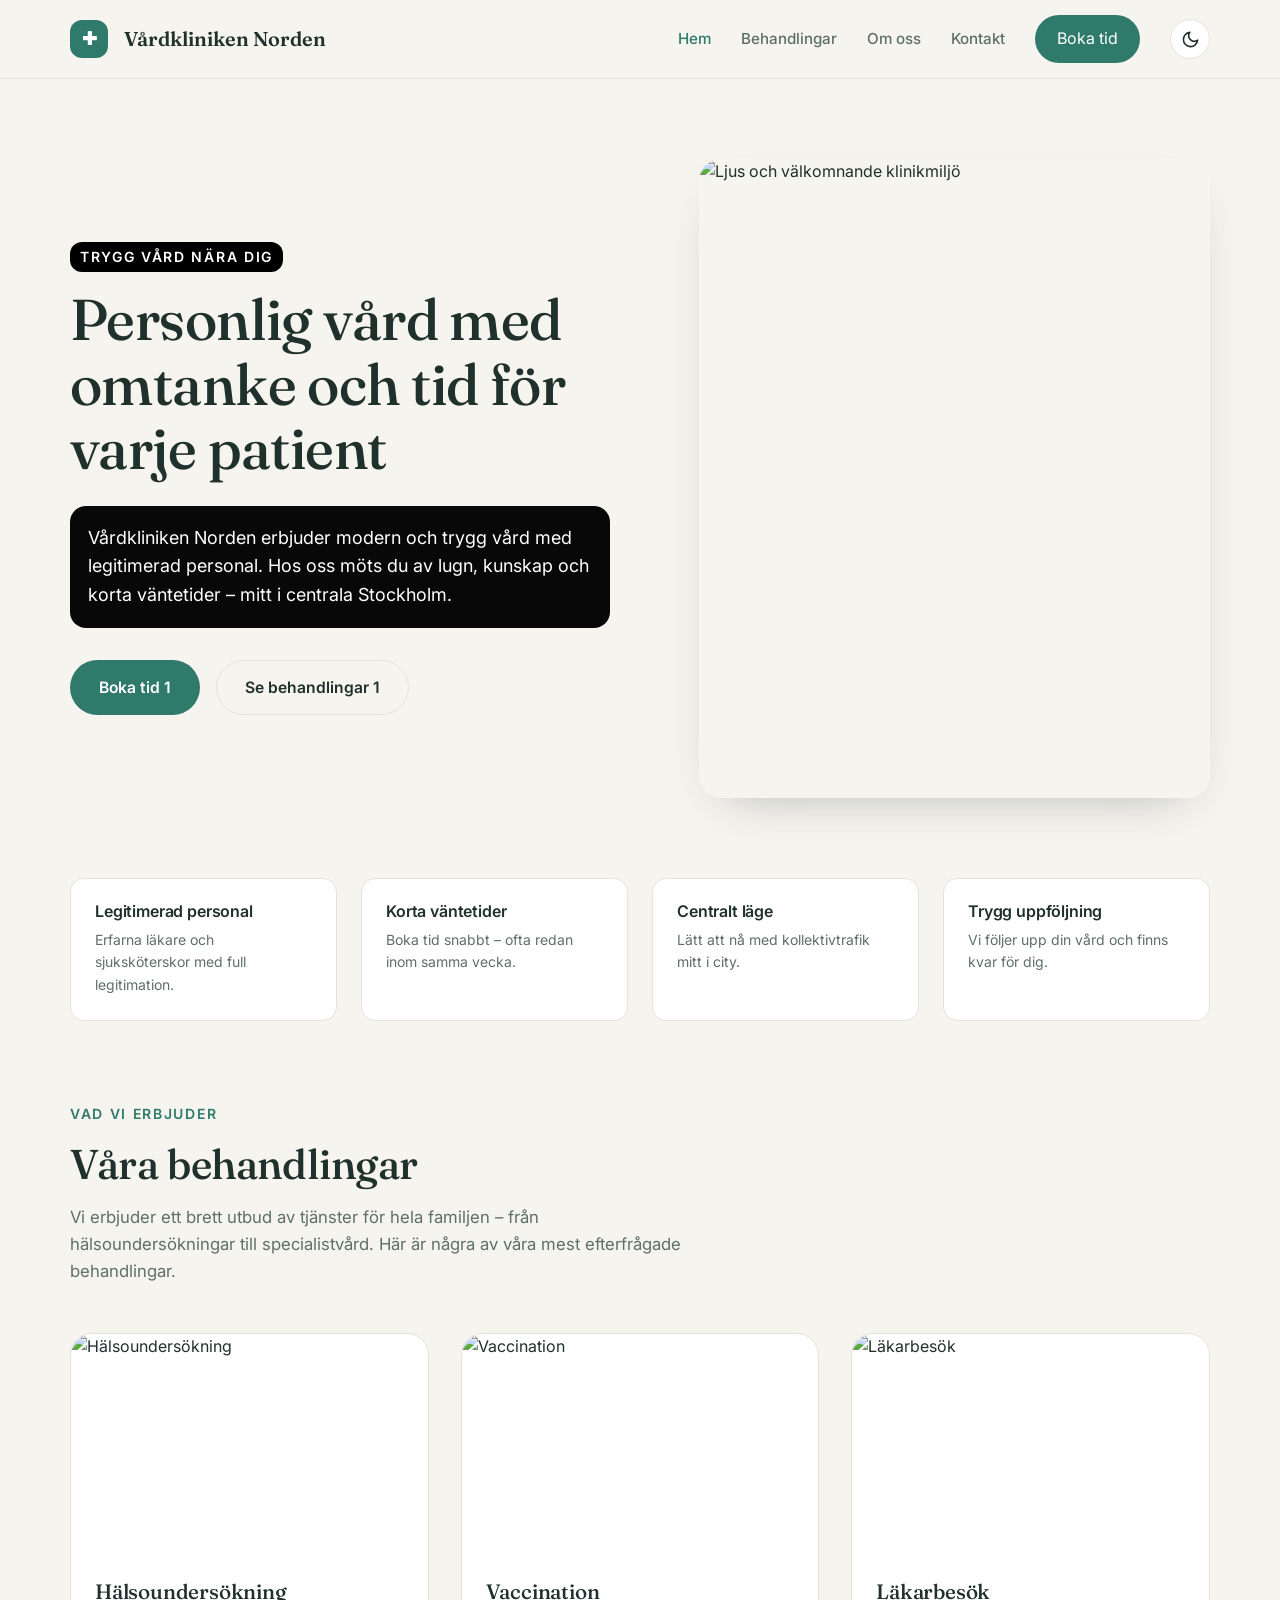
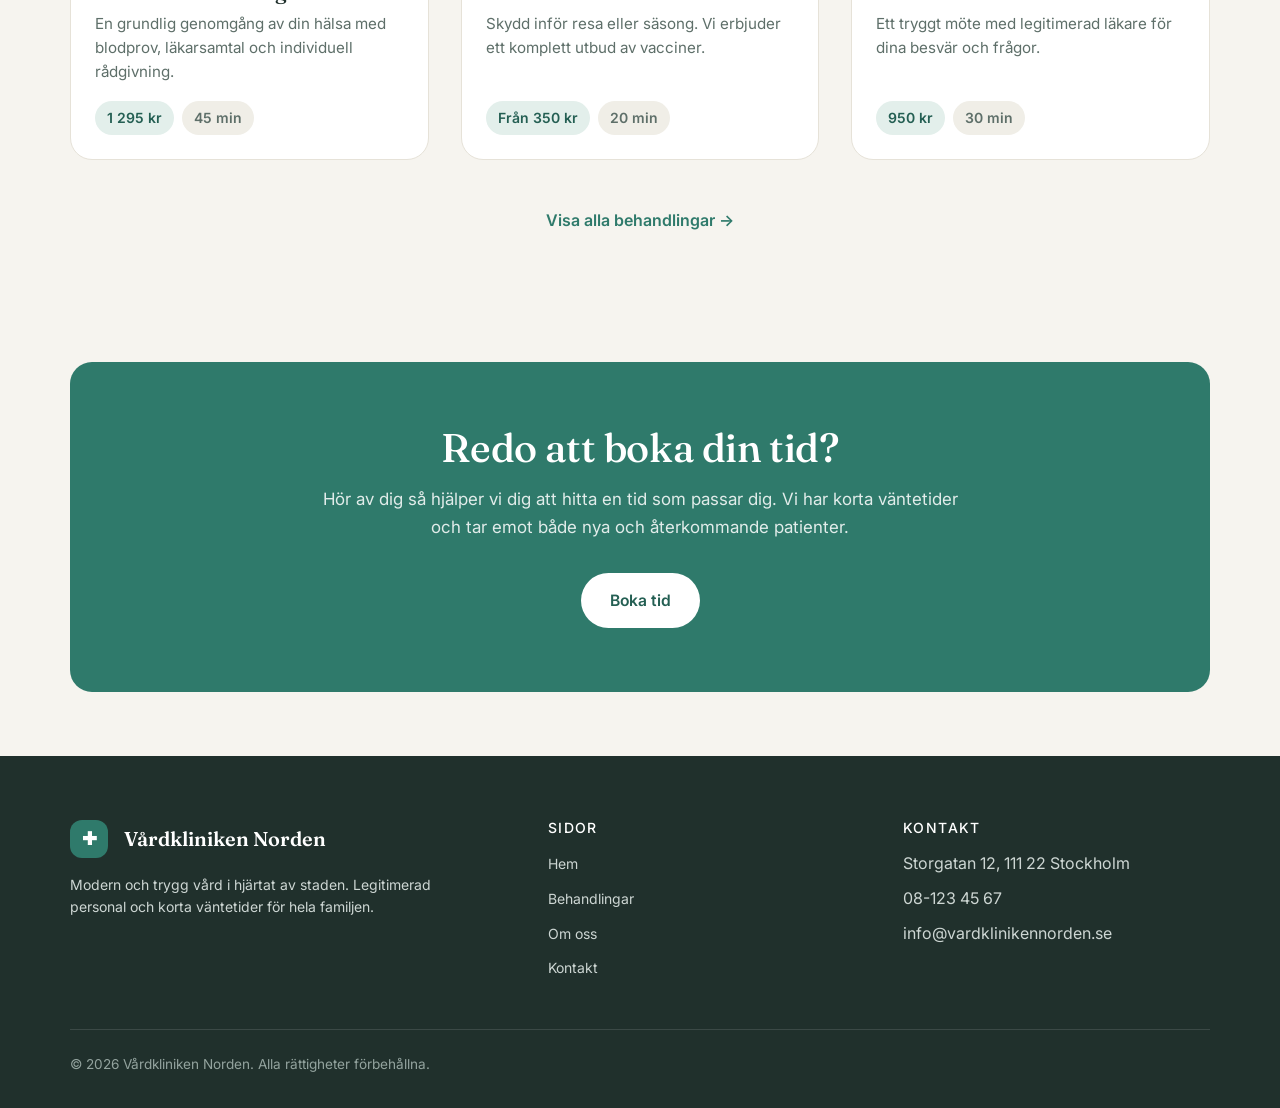
==== index.html @ ef2635f6 "Update content via Klar visual CMS" ====
<!DOCTYPE html>
<html lang="sv">
  <head>
    <meta charset="UTF-8">
    <meta name="viewport" content="width=device-width, initial-scale=1.0">
    <title>Vårdkliniken Norden</title>
    <link rel="preconnect" href="https://fonts.googleapis.com">
    <link rel="preconnect" href="https://fonts.gstatic.com" crossorigin="">
    <link href="https://fonts.googleapis.com/css2?family=Fraunces:opsz,wght@9..144,400;9..144,500;9..144,600&amp;family=Inter:wght@400;500;600&amp;display=swap" rel="stylesheet">
    <link rel="stylesheet" href="/style.css">
    <link rel="icon" href="/images/favicon.png">
    <script type="module" src="/script.js"></script>
  </head>
  <body>
    <div id="root">
      <div class="vkn-app">
        <header class="site-header">
          <div class="container header-inner">
            <a class="brand" href="/"><span class="brand__mark">✚</span> Vårdkliniken Norden</a>
            <button class="vkn-burger" aria-label="Meny">☰</button>
            <nav class="vkn-nav">
              <a class="nav-link active" aria-current="page" href="/">Hem</a>
              <a class="nav-link" href="/behandlingar">Behandlingar</a>
              <a class="nav-link" href="/om-oss">Om oss</a>
              <a class="nav-link" href="/kontakt">Kontakt</a>
              <a class="nav__cta" href="/kontakt">Boka tid</a>
              <button class="theme-toggle" aria-label="Växla tema" title="Växla ljus/mörkt tema">
              <svg class="theme-toggle__icon theme-toggle__icon--sun" viewBox="0 0 24 24" fill="none" stroke="currentColor" stroke-width="2" stroke-linecap="round" stroke-linejoin="round">
                <circle cx="12" cy="12" r="5"></circle>
                <line x1="12" y1="1" x2="12" y2="3"></line>
                <line x1="12" y1="21" x2="12" y2="23"></line>
                <line x1="4.22" y1="4.22" x2="5.64" y2="5.64"></line>
                <line x1="18.36" y1="18.36" x2="19.78" y2="19.78"></line>
                <line x1="1" y1="12" x2="3" y2="12"></line>
                <line x1="21" y1="12" x2="23" y2="12"></line>
                <line x1="4.22" y1="19.78" x2="5.64" y2="18.36"></line>
                <line x1="18.36" y1="5.64" x2="19.78" y2="4.22"></line>
              </svg>
              <svg class="theme-toggle__icon theme-toggle__icon--moon" viewBox="0 0 24 24" fill="none" stroke="currentColor" stroke-width="2" stroke-linecap="round" stroke-linejoin="round">
                <path d="M21 12.79A9 9 0 1 1 11.21 3 7 7 0 0 0 21 12.79z"></path>
              </svg>
            </button>
            </nav>
          </div>
        </header>
        <main style="">
          <section class="hero">
            <div class="container hero__grid">
              <div>
                <span class="eyebrow" style="background-color: #000000; border-radius: 12px; color: #ffffff; padding: 4px 10px">Trygg vård nära dig</span>
                <h1 style="">Personlig vård med omtanke och tid för varje patient</h1>
                <p class="hero__intro" style="color: #ffffff; padding: 18px; background-color: #080808; border-radius: 16px; display: block">
                  Vårdkliniken Norden erbjuder modern och trygg vård med
                  legitimerad personal. Hos oss möts du av lugn, kunskap och
                  korta väntetider – mitt i centrala Stockholm.
                </p>
                <div class="hero__actions">
                  <a class="btn btn-primary" href="/kontakt" nav-link="1" nav-link1="2" nav-link2="3" style="8">Boka tid 1</a>
                  <a class="btn btn-outline" href="/behandlingar" nav-link="4" nav-link1="5" nav-link2="6" style="7">Se behandlingar 1</a>
                </div>
              </div>
              <div class="hero__media">
                <img src="https://images.unsplash.com/photo-1612349317150-e413f6a5b16d?ixid=M3w5ODc2NzB8MHwxfHNlYXJjaHw2fHxjbGluaWN8ZW58MXx8fHwxNzgyNjU3MDk3fDA&amp;ixlib=rb-4.1.0&amp;w=1600&amp;q=80&amp;auto=format&amp;fit=crop" alt="Ljus och välkomnande klinikmiljö">
              </div>
            </div>
          </section>
          <section class="features">
            <div class="container">
              <div class="features__grid">
                <div class="feature-card">
                  <h3>Legitimerad personal</h3>
                  <p>Erfarna läkare och sjuksköterskor med full legitimation.</p>
                </div>
                <div class="feature-card">
                  <h3>Korta väntetider</h3>
                  <p>Boka tid snabbt – ofta redan inom samma vecka.</p>
                </div>
                <div class="feature-card">
                  <h3>Centralt läge</h3>
                  <p>Lätt att nå med kollektivtrafik mitt i city.</p>
                </div>
                <div class="feature-card">
                  <h3>Trygg uppföljning</h3>
                  <p>Vi följer upp din vård och finns kvar för dig.</p>
                </div>
              </div>
            </div>
          </section>
          <section class="section">
            <div class="container">
              <div class="section-head">
                <span class="eyebrow">Vad vi erbjuder</span>
                <h2>Våra behandlingar</h2>
                <p>
                  Vi erbjuder ett brett utbud av tjänster för hela familjen –
                  från hälsoundersökningar till specialistvård. Här är några av
                  våra mest efterfrågade behandlingar.
                </p>
              </div>
              <div class="card-grid">
                <article class="card">
                  <div class="card__media">
                    <img src="https://images.unsplash.com/photo-1576091160550-2173dba999ef?auto=format&amp;fit=crop&amp;w=1600&amp;q=80" alt="Hälsoundersökning">
                  </div>
                  <div class="card__body">
                    <h3>Hälsoundersökning</h3>
                    <p class="card__desc">
                      En grundlig genomgång av din hälsa med blodprov,
                      läkarsamtal och individuell rådgivning.
                    </p>
                    <div class="card__meta">
                      <span class="tag">1 295 kr</span>
                      <span class="tag tag-muted">45 min</span>
                    </div>
                  </div>
                </article>
                <article class="card">
                  <div class="card__media">
                    <img src="https://images.unsplash.com/photo-1584516150909-c43483ee7932?auto=format&amp;fit=crop&amp;w=1600&amp;q=80" alt="Vaccination">
                  </div>
                  <div class="card__body">
                    <h3>Vaccination</h3>
                    <p class="card__desc">
                      Skydd inför resa eller säsong. Vi erbjuder ett komplett
                      utbud av vacciner.
                    </p>
                    <div class="card__meta">
                      <span class="tag">Från 350 kr</span>
                      <span class="tag tag-muted">20 min</span>
                    </div>
                  </div>
                </article>
                <article class="card">
                  <div class="card__media">
                    <img src="https://images.unsplash.com/photo-1530026405186-ed1f139313f8?auto=format&amp;fit=crop&amp;w=1600&amp;q=80" alt="Läkarbesök">
                  </div>
                  <div class="card__body">
                    <h3>Läkarbesök</h3>
                    <p class="card__desc">
                      Ett tryggt möte med legitimerad läkare för dina besvär och
                      frågor.
                    </p>
                    <div class="card__meta">
                      <span class="tag">950 kr</span>
                      <span class="tag tag-muted">30 min</span>
                    </div>
                  </div>
                </article>
              </div>
              <div class="more">
                <a class="cta-link" href="/behandlingar">Visa alla behandlingar →</a>
              </div>
            </div>
          </section>
          <section class="section">
            <div class="container">
              <div class="cta">
                <h2>Redo att boka din tid?</h2>
                <p>
                  Hör av dig så hjälper vi dig att hitta en tid som passar dig.
                  Vi har korta väntetider och tar emot både nya och återkommande
                  patienter.
                </p>
                <a class="btn btn-primary" href="/kontakt">Boka tid</a>
              </div>
            </div>
          </section>
        </main>
        <footer class="site-footer">
          <div class="container">
            <div class="footer__grid">
              <div>
                <div class="brand">
                  <span class="brand__mark">✚</span> Vårdkliniken Norden
                </div>
                <p>
                  Modern och trygg vård i hjärtat av staden. Legitimerad
                  personal och korta väntetider för hela familjen.
                </p>
              </div>
              <div>
                <h4>Sidor</h4>
                <ul>
                  <li><a href="/">Hem</a></li>
                  <li><a href="/behandlingar">Behandlingar</a></li>
                  <li><a href="/om-oss">Om oss</a></li>
                  <li><a href="/kontakt">Kontakt</a></li>
                </ul>
              </div>
              <div>
                <h4>Kontakt</h4>
                <ul>
                  <li>Storgatan 12, 111 22 Stockholm</li>
                  <li>08-123 45 67</li>
                  <li>info@vardklinikennorden.se</li>
                </ul>
              </div>
            </div>
            <div class="footer__bottom">
              © 2026 Vårdkliniken Norden. Alla rättigheter förbehållna.
            </div>
          </div>
        </footer>
      </div>
    </div>
  </body>
</html>
---- style.css ----
/* Design tokens */
:root {
  --color-bg: #f6f4ef;
  --color-surface: #ffffff;
  --color-ink: #20302c;
  --color-muted: #5e6f69;
  --color-accent: #2f7a6b;
  --color-accent-dark: #245f53;
  --color-accent-soft: #e3efeb;
  --color-border: #e6e2d8;

  --background: var(--color-bg);
  --foreground: var(--color-ink);
  --card: var(--color-surface);
  --muted: var(--color-muted);
  --primary: var(--color-accent);
  --primary-foreground: #ffffff;
  --primary-dark: var(--color-accent-dark);
  --accent: var(--color-accent-soft);
  --border: var(--color-border);

  --font-sans: "Inter", system-ui, sans-serif;
  --font-serif: "Fraunces", Georgia, serif;

  --text-xs: 0.75rem;
  --text-sm: 0.875rem;
  --text-base: 1rem;
  --text-lg: 1.125rem;
  --text-xl: 1.25rem;
  --text-2xl: 1.5rem;
  --text-3xl: 1.875rem;
  --text-4xl: 2.25rem;
  --text-5xl: 3rem;

  --space-2: 0.5rem;
  --space-4: 1rem;
  --space-6: 1.5rem;
  --space-8: 2rem;
  --space-12: 3rem;
  --space-16: 4rem;
  --space-20: 5rem;

  --content-width: 1140px;
  --header-height: 78px;

  --radius-sm: 14px;
  --radius-lg: 22px;
  --radius-full: 999px;

  --shadow-md: 0 18px 50px -28px rgba(32, 48, 44, 0.4);

  --transition: 0.2s ease;
}

.dark {
  --background: #1a2025;
  --foreground: #f6f4ef;
  --card: #242c33;
  --muted: #9ca7af;
  --primary: #3a9c88;
  --primary-foreground: #ffffff;
  --primary-dark: #2f7a6b;
  --accent: #1e2a30;
  --border: #344049;
}

/* Reset & base */
*,
*::before,
*::after {
  box-sizing: border-box;
}

html {
  scroll-behavior: smooth;
}

body {
  margin: 0;
  font-family: var(--font-sans);
  background: var(--background);
  color: var(--foreground);
  line-height: 1.6;
  -webkit-font-smoothing: antialiased;
}

h1,
h2,
h3,
h4,
h5,
h6 {
  font-family: var(--font-serif);
  font-weight: 500;
  line-height: 1.12;
  margin: 0;
  letter-spacing: -0.01em;
}

p {
  margin: 0;
}

img {
  display: block;
  max-width: 100%;
}

a {
  color: inherit;
  text-decoration: none;
}

/* Layout primitives */
.container {
  max-width: min(var(--content-width), 92vw);
  margin: 0 auto;
}

.section {
  padding: var(--space-16) 0;
}

/* Semantic components */
.site-header {
  position: sticky;
  top: 0;
  z-index: 50;
  background: rgba(246, 244, 239, 0.86);
  backdrop-filter: blur(12px);
  border-bottom: 1px solid var(--border);
}

.dark .site-header {
  background: rgba(26, 32, 37, 0.86);
}

.header-inner {
  display: flex;
  align-items: center;
  justify-content: space-between;
  height: var(--header-height);
}

.brand {
  display: flex;
  align-items: center;
  gap: var(--space-4);
  font-family: var(--font-serif);
  font-size: 1.25rem;
  font-weight: 600;
}

.brand__mark {
  width: 38px;
  height: 38px;
  border-radius: 12px;
  background: var(--primary);
  color: var(--primary-foreground);
  display: grid;
  place-items: center;
  font-size: 1.1rem;
}

.vkn-nav {
  display: flex;
  align-items: center;
  gap: 30px;
}

.nav-link {
  font-size: 0.95rem;
  color: var(--muted);
  font-weight: 500;
  transition: color var(--transition);
}

.nav-link:hover {
  color: var(--foreground);
}

.nav-link.active {
  color: var(--primary);
}

.nav__cta {
  background: var(--primary);
  color: var(--primary-foreground) !important;
  padding: 11px 22px;
  border-radius: var(--radius-full);
  transition: background var(--transition);
}

.nav__cta:hover {
  background: var(--primary-dark);
}

.vkn-burger {
  display: none;
  background: none;
  border: 0;
  cursor: pointer;
  font-size: 1.5rem;
  color: var(--foreground);
}

@media (max-width: 800px) {
  .vkn-nav {
    position: fixed;
    inset: 78px 0 auto 0;
    background: var(--background);
    flex-direction: column;
    align-items: stretch;
    padding: 18px 4vw 26px;
    gap: 16px;
    border-bottom: 1px solid var(--border);
    display: none;
    transition: transform 0.28s ease;
  }

  .vkn-nav.show {
    display: flex;
  }

  .nav__cta {
    text-align: center;
  }

  .vkn-burger {
    display: block;
  }
}

/* Buttons */
.btn {
  display: inline-flex;
  align-items: center;
  gap: var(--space-2);
  padding: 14px 28px;
  border-radius: var(--radius-full);
  font-weight: 600;
  font-size: 0.98rem;
  cursor: pointer;
  border: 1px solid transparent;
  transition: transform 0.15s, background var(--transition), border-color var(--transition), color var(--transition);
  text-align: center;
}

.btn:hover {
  transform: translateY(-2px);
}

.btn-primary {
  background: var(--primary);
  color: var(--primary-foreground);
}

.btn-primary:hover {
  background: var(--primary-dark);
}

.btn-outline {
  background: transparent;
  color: var(--foreground);
  border-color: var(--border);
}

.btn-outline:hover {
  border-color: var(--primary);
  color: var(--primary);
}

/* Eyebrow */
.eyebrow {
  display: inline-block;
  font-size: var(--text-sm);
  font-weight: 600;
  letter-spacing: 0.12em;
  text-transform: uppercase;
  color: var(--primary);
  margin-bottom: var(--space-4);
}

/* Hero */
.hero {
  padding: var(--space-20) 0 var(--space-12);
}

.hero__grid {
  display: grid;
  grid-template-columns: 1.05fr 0.95fr;
  gap: var(--space-16);
  align-items: center;
}

.hero h1 {
  font-size: clamp(2.4rem, 5vw, 3.6rem);
  margin-bottom: var(--space-6);
}

.hero__intro {
  font-size: var(--text-lg);
  color: var(--muted);
  margin-bottom: var(--space-8);
  max-width: 30em;
}

.hero__actions {
  display: flex;
  flex-wrap: wrap;
  gap: var(--space-4);
}

.hero__media {
  border-radius: var(--radius-lg);
  overflow: hidden;
  box-shadow: var(--shadow-md);
  aspect-ratio: 4/5;
}

.hero__media img {
  width: 100%;
  height: 100%;
  object-fit: cover;
}

@media (max-width: 800px) {
  .hero__grid {
    grid-template-columns: 1fr;
    gap: var(--space-12);
  }

  .hero__media {
    aspect-ratio: 16/11;
  }
}

/* Trust strip */
.features {
  padding: var(--space-8) 0 var(--space-4);
}

.features__grid {
  display: grid;
  grid-template-columns: repeat(4, 1fr);
  gap: var(--space-6);
}

.feature-card {
  background: var(--card);
  border: 1px solid var(--border);
  border-radius: var(--radius-sm);
  padding: var(--space-6);
}

.feature-card h3 {
  font-family: var(--font-sans);
  font-size: var(--text-base);
  font-weight: 600;
  margin-bottom: var(--space-2);
}

.feature-card p {
  font-size: var(--text-sm);
  color: var(--muted);
}

@media (max-width: 800px) {
  .features__grid {
    grid-template-columns: 1fr 1fr;
  }
}

/* Section head */
.section-head {
  max-width: 620px;
  margin-bottom: var(--space-12);
}

.section-head h2 {
  font-size: clamp(1.9rem, 3.6vw, 2.6rem);
  margin-bottom: var(--space-4);
}

.section-head p {
  color: var(--muted);
  font-size: 1.05rem;
}

.section-head--center {
  margin: 0 auto var(--space-12);
  text-align: center;
}

/* Cards */
.card-grid {
  display: grid;
  grid-template-columns: repeat(3, 1fr);
  gap: var(--space-8);
}

@media (max-width: 900px) {
  .card-grid {
    grid-template-columns: 1fr 1fr;
  }
}

@media (max-width: 620px) {
  .card-grid {
    grid-template-columns: 1fr;
  }
}

.card {
  background: var(--card);
  border: 1px solid var(--border);
  border-radius: var(--radius-lg);
  overflow: hidden;
  display: flex;
  flex-direction: column;
  transition: transform var(--transition), box-shadow var(--transition);
}

.card:hover {
  transform: translateY(-4px);
  box-shadow: var(--shadow-md);
}

.card__media {
  aspect-ratio: 16/10;
  overflow: hidden;
}

.card__media img {
  width: 100%;
  height: 100%;
  object-fit: cover;
}

.card__body {
  padding: var(--space-6);
  display: flex;
  flex-direction: column;
  gap: var(--space-2);
  flex: 1;
}

.card__body h3 {
  font-size: 1.3rem;
}

.card__desc {
  color: var(--muted);
  font-size: 0.95rem;
  flex: 1;
}

.card__meta {
  display: flex;
  gap: var(--space-2);
  flex-wrap: wrap;
  margin-top: var(--space-2);
}

.tag {
  font-size: var(--text-sm);
  font-weight: 600;
  padding: 6px 12px;
  border-radius: var(--radius-full);
  background: var(--accent);
  color: var(--primary-dark);
}

.tag-muted {
  background: #f0eee7;
  color: var(--muted);
}

.dark .tag-muted {
  background: rgba(255,255,255,0.1);
}

.more {
  display: flex;
  justify-content: center;
  margin-top: var(--space-12);
}

.cta-link {
  color: var(--primary);
  font-weight: 600;
  display: inline-flex;
  align-items: center;
  gap: 7px;
}

.cta-link:hover {
  gap: 12px;
  transition: gap var(--transition);
}

/* CTA banner */
.cta {
  background: var(--primary);
  color: var(--primary-foreground);
  border-radius: var(--radius-lg);
  padding: var(--space-16) 8%;
  text-align: center;
}

.cta h2 {
  font-size: clamp(1.8rem, 3.4vw, 2.5rem);
  margin-bottom: var(--space-4);
  color: var(--primary-foreground);
}

.cta p {
  color: rgba(255, 255, 255, 0.86);
  font-size: 1.06rem;
  max-width: 38em;
  margin: 0 auto var(--space-8);
}

.cta .btn-primary {
  background: #fff;
  color: var(--primary-dark);
}

.cta .btn-primary:hover {
  background: #f1f1f1;
}

/* Page header */
.pagehead {
  padding: var(--space-16) 0 var(--space-8);
}

.pagehead h1 {
  font-size: clamp(2.2rem, 4.6vw, 3.2rem);
  margin-bottom: var(--space-6);
}

.pagehead p {
  color: var(--muted);
  font-size: var(--text-lg);
}

/* About */
.about-grid {
  display: grid;
  grid-template-columns: 0.95fr 1.05fr;
  gap: var(--space-16);
  align-items: center;
}

@media (max-width: 800px) {
  .about-grid {
    grid-template-columns: 1fr;
    gap: var(--space-12);
  }
}

.about__media {
  border-radius: var(--radius-lg);
  overflow: hidden;
  box-shadow: var(--shadow-md);
  aspect-ratio: 5/6;
}

.about__media img {
  width: 100%;
  height: 100%;
  object-fit: cover;
}

.about__text h2 {
  font-size: clamp(1.8rem, 3.4vw, 2.5rem);
  margin-bottom: var(--space-6);
}

.about__text p {
  color: var(--muted);
  margin-bottom: var(--space-4);
}

/* Stats */
.stats-grid {
  display: grid;
  grid-template-columns: repeat(3, 1fr);
  gap: var(--space-8);
}

@media (max-width: 700px) {
  .stats-grid {
    grid-template-columns: 1fr;
  }
}

.stat {
  background: var(--card);
  border: 1px solid var(--border);
  border-radius: var(--radius-lg);
  padding: var(--space-12) var(--space-8);
  text-align: center;
}

.stat__num {
  font-family: var(--font-serif);
  font-size: 2.8rem;
  color: var(--primary);
  line-height: 1;
  margin-bottom: var(--space-2);
}

.stat__label {
  color: var(--muted);
  font-size: 0.98rem;
}

/* Team */
.team-grid {
  display: grid;
  grid-template-columns: repeat(3, 1fr);
  gap: var(--space-8);
}

@media (max-width: 800px) {
  .team-grid {
    grid-template-columns: 1fr 1fr;
  }
}

@media (max-width: 520px) {
  .team-grid {
    grid-template-columns: 1fr;
  }
}

.member {
  text-align: center;
}

.member__photo {
  aspect-ratio: 1;
  border-radius: var(--radius-lg);
  overflow: hidden;
  margin-bottom: var(--space-4);
  box-shadow: var(--shadow-md);
}

.member__photo img {
  width: 100%;
  height: 100%;
  object-fit: cover;
}

.member h3 {
  font-size: 1.2rem;
  margin-bottom: var(--space-2);
}

.member__role {
  color: var(--primary);
  font-weight: 600;
  font-size: var(--text-sm);
}

/* Contact */
.contact-grid {
  display: grid;
  grid-template-columns: 1fr 1.1fr;
  gap: var(--space-16);
  align-items: start;
}

@media (max-width: 860px) {
  .contact-grid {
    grid-template-columns: 1fr;
  }
}

.info-grid {
  display: grid;
  grid-template-columns: 1fr 1fr;
  gap: var(--space-6);
}

@media (max-width: 520px) {
  .info-grid {
    grid-template-columns: 1fr;
  }
}

.info-card {
  background: var(--card);
  border: 1px solid var(--border);
  border-radius: var(--radius-sm);
  padding: var(--space-6);
}

.info-card h3 {
  font-family: var(--font-sans);
  font-size: var(--text-sm);
  letter-spacing: 0.1em;
  text-transform: uppercase;
  color: var(--primary);
  margin-bottom: var(--space-2);
}

.info-card p {
  color: var(--muted);
  font-size: 0.98rem;
  white-space: pre-line;
}

.form {
  background: var(--card);
  border: 1px solid var(--border);
  border-radius: var(--radius-lg);
  padding: var(--space-8);
}

.form label {
  display: block;
  font-size: 0.88rem;
  font-weight: 600;
  margin-bottom: var(--space-2);
}

.field {
  margin-bottom: var(--space-6);
}

.input,
.textarea {
  width: 100%;
  padding: 13px 15px;
  border: 1px solid var(--border);
  border-radius: var(--radius-sm);
  font-family: inherit;
  font-size: 0.96rem;
  background: var(--background);
  color: var(--foreground);
}

.input:focus,
.textarea:focus {
  outline: 2px solid var(--primary);
  border-color: transparent;
}

.textarea {
  resize: vertical;
  min-height: 130px;
}

/* Footer */
.site-footer {
  margin-top: auto;
  background: var(--foreground);
  color: #cdd6d3;
  padding: var(--space-16) 0 var(--space-8);
}

.dark .site-footer {
  background: #11161a;
  color: #9ca7af;
}

.footer__grid {
  display: grid;
  grid-template-columns: 1.4fr 1fr 1fr;
  gap: var(--space-12);
  margin-bottom: var(--space-12);
}

@media (max-width: 700px) {
  .footer__grid {
    grid-template-columns: 1fr;
    gap: var(--space-8);
  }
}

.site-footer .brand {
  color: #fff;
  margin-bottom: var(--space-4);
}

.site-footer p {
  font-size: var(--text-sm);
  max-width: 28em;
}

.site-footer h4 {
  font-family: var(--font-sans);
  font-size: var(--text-sm);
  letter-spacing: 0.1em;
  text-transform: uppercase;
  color: #fff;
  margin: 0 0 var(--space-4);
}

.site-footer ul {
  list-style: none;
  margin: 0;
  padding: 0;
  display: flex;
  flex-direction: column;
  gap: 9px;
}

.site-footer ul a {
  font-size: var(--text-sm);
  color: #cdd6d3;
}

.dark .site-footer ul a {
  color: #9ca7af;
}

.site-footer ul a:hover {
  color: #fff;
}

.footer__bottom {
  border-top: 1px solid rgba(255, 255, 255, 0.12);
  padding-top: var(--space-6);
  font-size: 0.85rem;
  color: #93a39e;
}

/* Utilities */
.flex {
  display: flex;
}
.flex-col {
  flex-direction: column;
}
.items-center {
  align-items: center;
}
.justify-center {
  justify-content: center;
}
.justify-between {
  justify-content: space-between;
}
.gap-4 {
  gap: var(--space-4);
}
.gap-6 {
  gap: var(--space-6);
}
.grid {
  display: grid;
}
.grid-cols-2 {
  grid-template-columns: repeat(2, 1fr);
}
.grid-cols-3 {
  grid-template-columns: repeat(3, 1fr);
}
.grid-cols-4 {
  grid-template-columns: repeat(4, 1fr);
}
.py-8 {
  padding-top: var(--space-8);
  padding-bottom: var(--space-8);
}
.py-12 {
  padding-top: var(--space-12);
  padding-bottom: var(--space-12);
}
.py-16 {
  padding-top: var(--space-16);
  padding-bottom: var(--space-16);
}
.px-6 {
  padding-left: var(--space-6);
  padding-right: var(--space-6);
}
.mt-8 {
  margin-top: var(--space-8);
}
.mb-8 {
  margin-bottom: var(--space-8);
}
.mx-auto {
  margin-left: auto;
  margin-right: auto;
}
.text-center {
  text-align: center;
}
.text-sm {
  font-size: var(--text-sm);
}
.text-lg {
  font-size: var(--text-lg);
}
.text-xl {
  font-size: var(--text-xl);
}
.text-2xl {
  font-size: var(--text-2xl);
}
.text-muted-foreground {
  color: var(--muted);
}
.font-sans {
  font-family: var(--font-sans);
}
.font-serif {
  font-family: var(--font-serif);
}
.font-semibold {
  font-weight: 600;
}
.font-bold {
  font-weight: 700;
}
.leading-tight {
  line-height: 1.12;
}
.bg-primary {
  background: var(--primary);
}
.bg-card {
  background: var(--card);
}
.text-primary {
  color: var(--primary);
}
.text-foreground {
  color: var(--foreground);
}
.rounded-lg {
  border-radius: var(--radius-lg);
}
.rounded-full {
  border-radius: var(--radius-full);
}
.shadow-md {
  box-shadow: var(--shadow-md);
}
.border {
  border: 1px solid var(--border);
}
.hidden {
  display: none;
}





.theme-toggle {
  display: flex;
  align-items: center;
  justify-content: center;
  width: 40px;
  height: 40px;
  border-radius: var(--radius-full);
  border: 1px solid var(--border);
  background: var(--card);
  color: var(--foreground);
  cursor: pointer;
  transition: background var(--transition), border-color var(--transition), transform 0.15s;
  flex-shrink: 0;
}

.theme-toggle:hover {
  border-color: var(--primary);
  transform: translateY(-1px);
}

.theme-toggle:active {
  transform: translateY(0);
}

.theme-toggle__icon {
  width: 19px;
  height: 19px;
}

/* Show sun in dark mode (to switch to light), moon in light mode (to switch to dark) */
.theme-toggle__icon--moon {
  display: block;
}

.theme-toggle__icon--sun {
  display: none;
}

.dark .theme-toggle__icon--moon {
  display: none;
}

.dark .theme-toggle__icon--sun {
  display: block;
}

@media (max-width: 800px) {
  .theme-toggle {
    position: absolute;
    right: 64px;
    top: 50%;
    transform: translateY(-50%);
  }
}
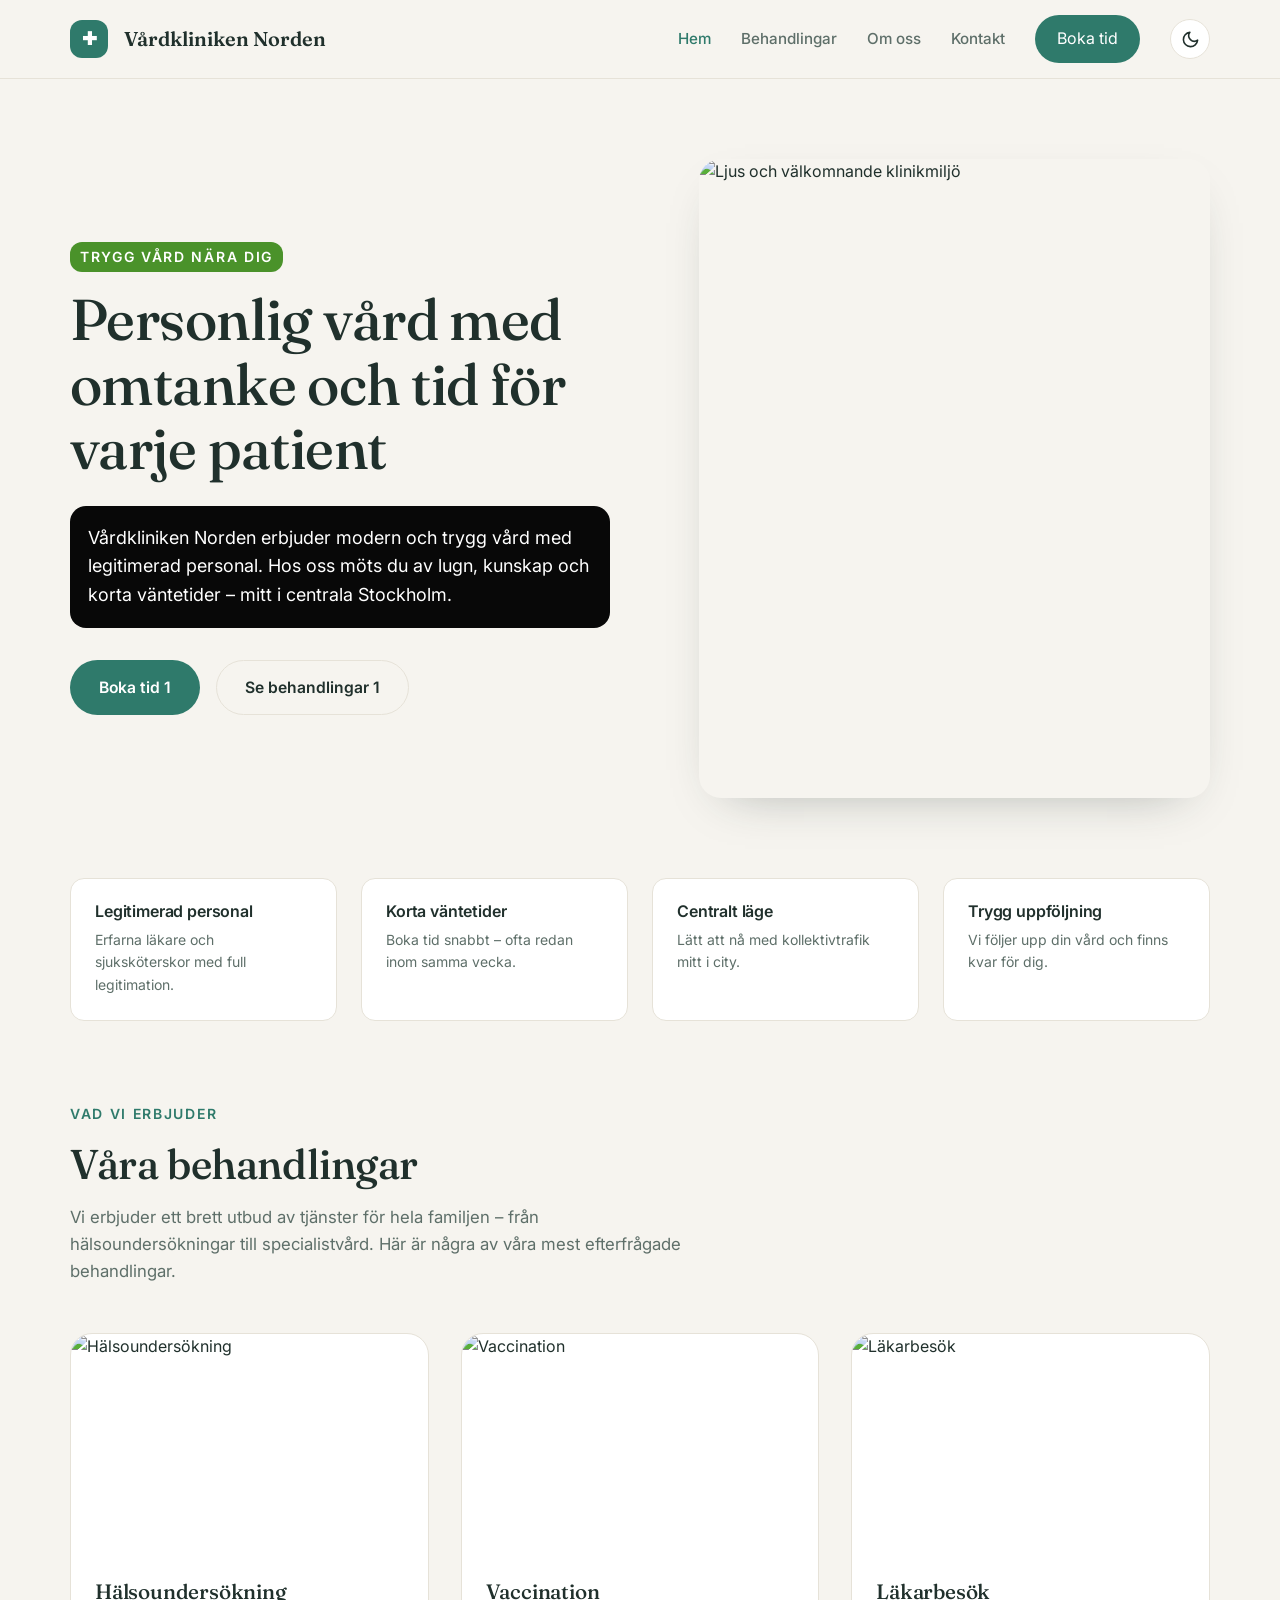
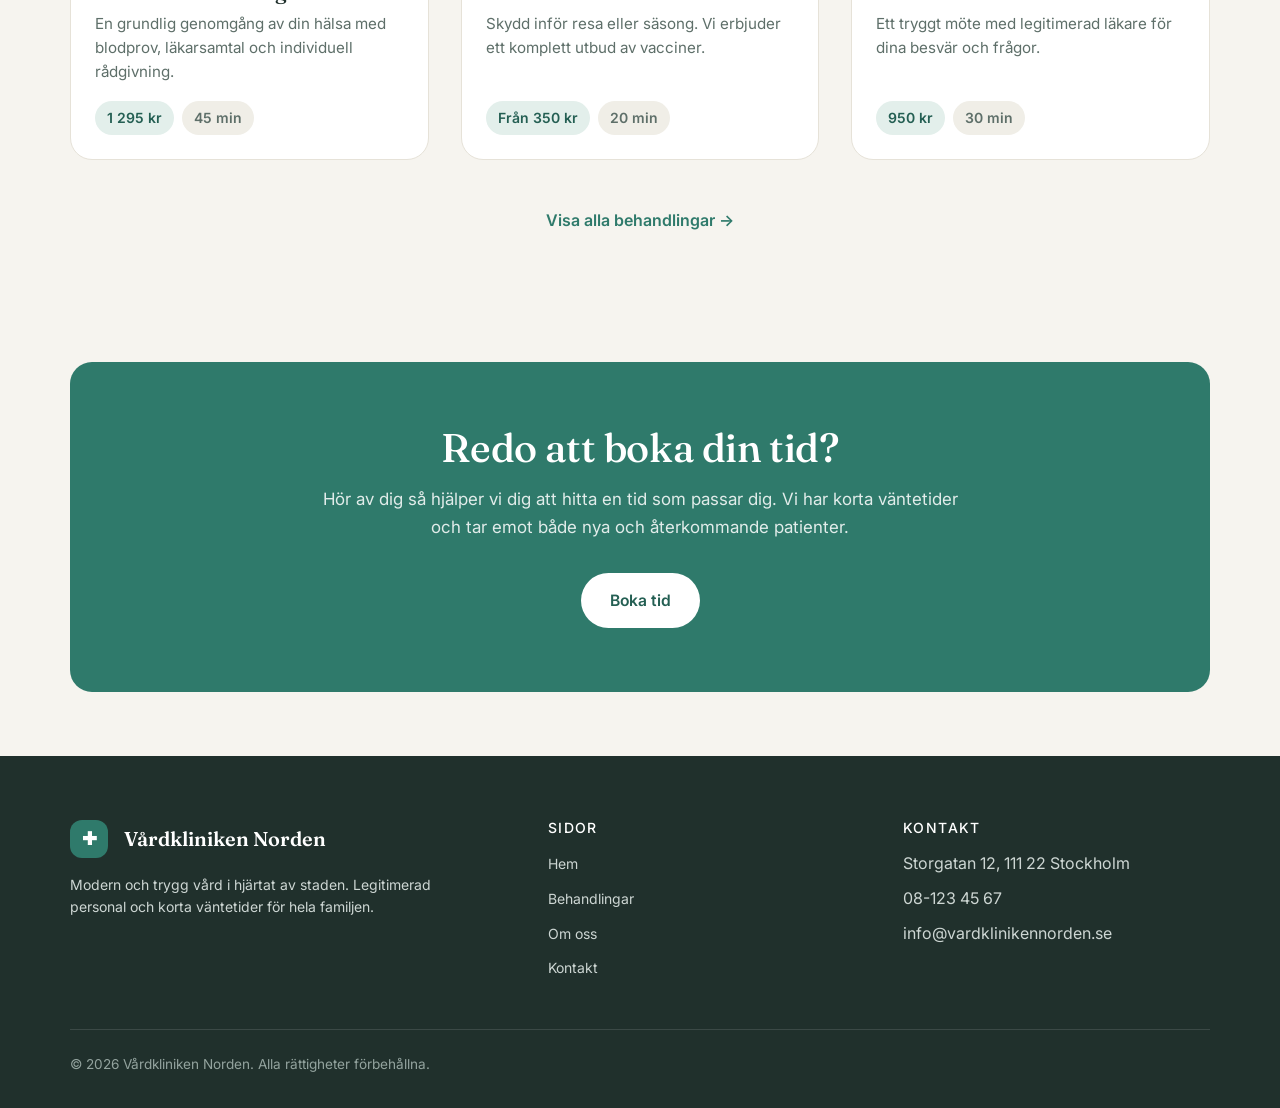
==== commit 862e877e: "Update content via Klar visual CMS" ====
--- a/index.html
+++ b/index.html
@@ -47,7 +47,7 @@
           <section class="hero">
             <div class="container hero__grid">
               <div>
-                <span class="eyebrow" style="background-color: #000000; border-radius: 12px; color: #ffffff; padding: 4px 10px">Trygg vård nära dig</span>
+                <span class="eyebrow" style="background-color: #4a922a; border-radius: 12px; color: #ffffff; padding: 4px 10px">Trygg vård nära dig</span>
                 <h1 style="">Personlig vård med omtanke och tid för varje patient</h1>
                 <p class="hero__intro" style="color: #ffffff; padding: 18px; background-color: #080808; border-radius: 16px; display: block">
                   Vårdkliniken Norden erbjuder modern och trygg vård med
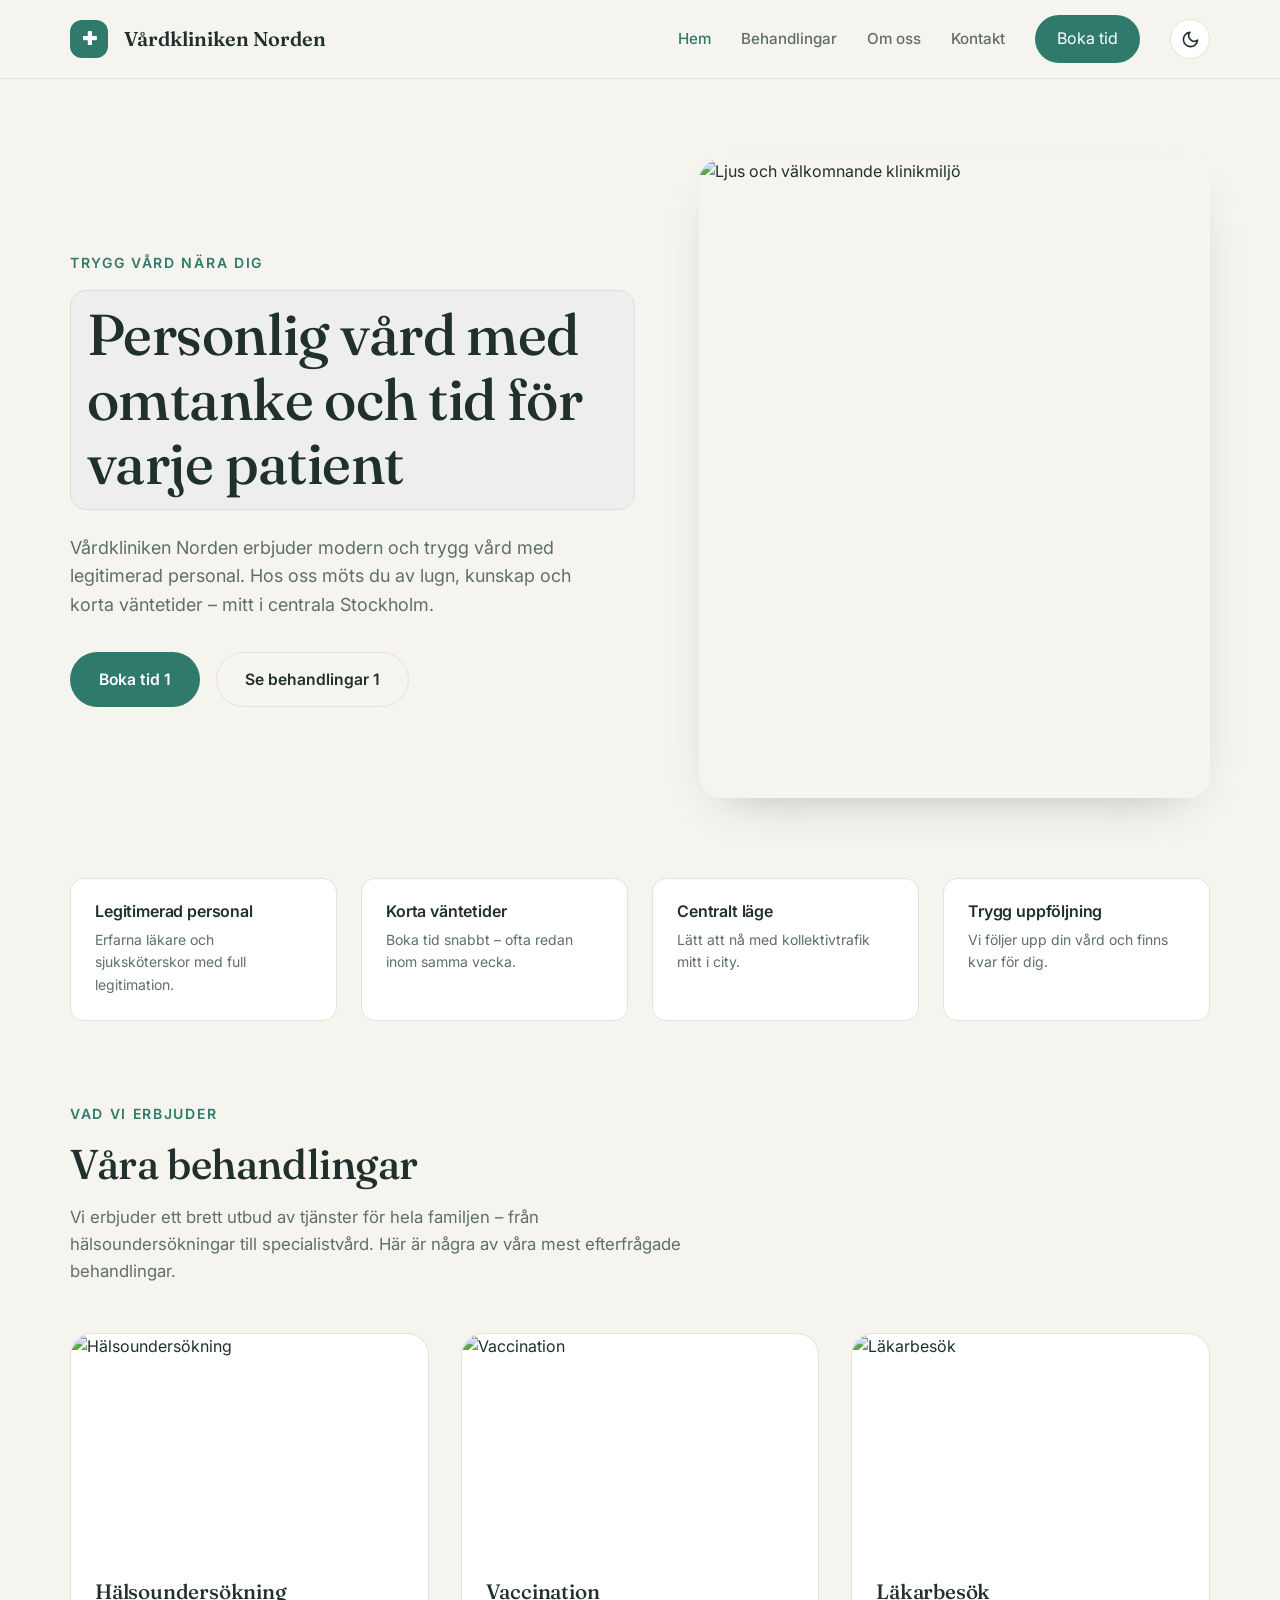
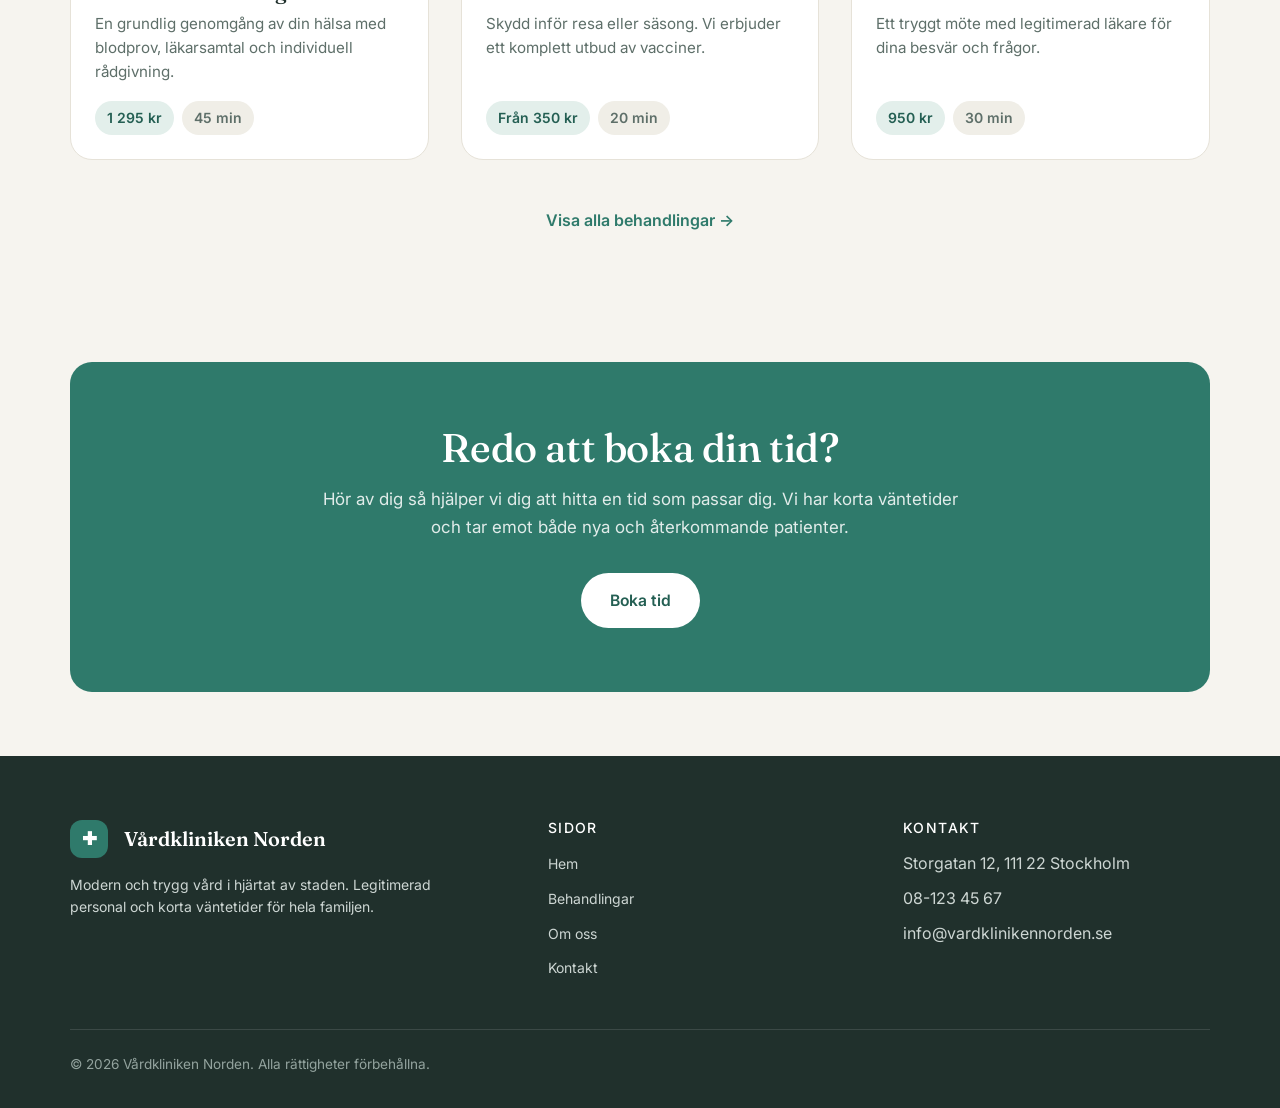
==== commit baa17fb3: "Update content via Klar visual CMS" ====
--- a/index.html
+++ b/index.html
@@ -43,13 +43,13 @@
             </nav>
           </div>
         </header>
-        <main style="">
+        <main>
           <section class="hero">
             <div class="container hero__grid">
               <div>
-                <span class="eyebrow" style="background-color: #4a922a; border-radius: 12px; color: #ffffff; padding: 4px 10px">Trygg vård nära dig</span>
-                <h1 style="">Personlig vård med omtanke och tid för varje patient</h1>
-                <p class="hero__intro" style="color: #ffffff; padding: 18px; background-color: #080808; border-radius: 16px; display: block">
+                <span class="eyebrow">Trygg vård nära dig</span>
+                <h1 style="background: #eee;border-radius: 16px;padding: 12px 16px;border: 1px solid #ddd;">Personlig vård med omtanke och tid för varje patient</h1>
+                <p class="hero__intro">
                   Vårdkliniken Norden erbjuder modern och trygg vård med
                   legitimerad personal. Hos oss möts du av lugn, kunskap och
                   korta väntetider – mitt i centrala Stockholm.
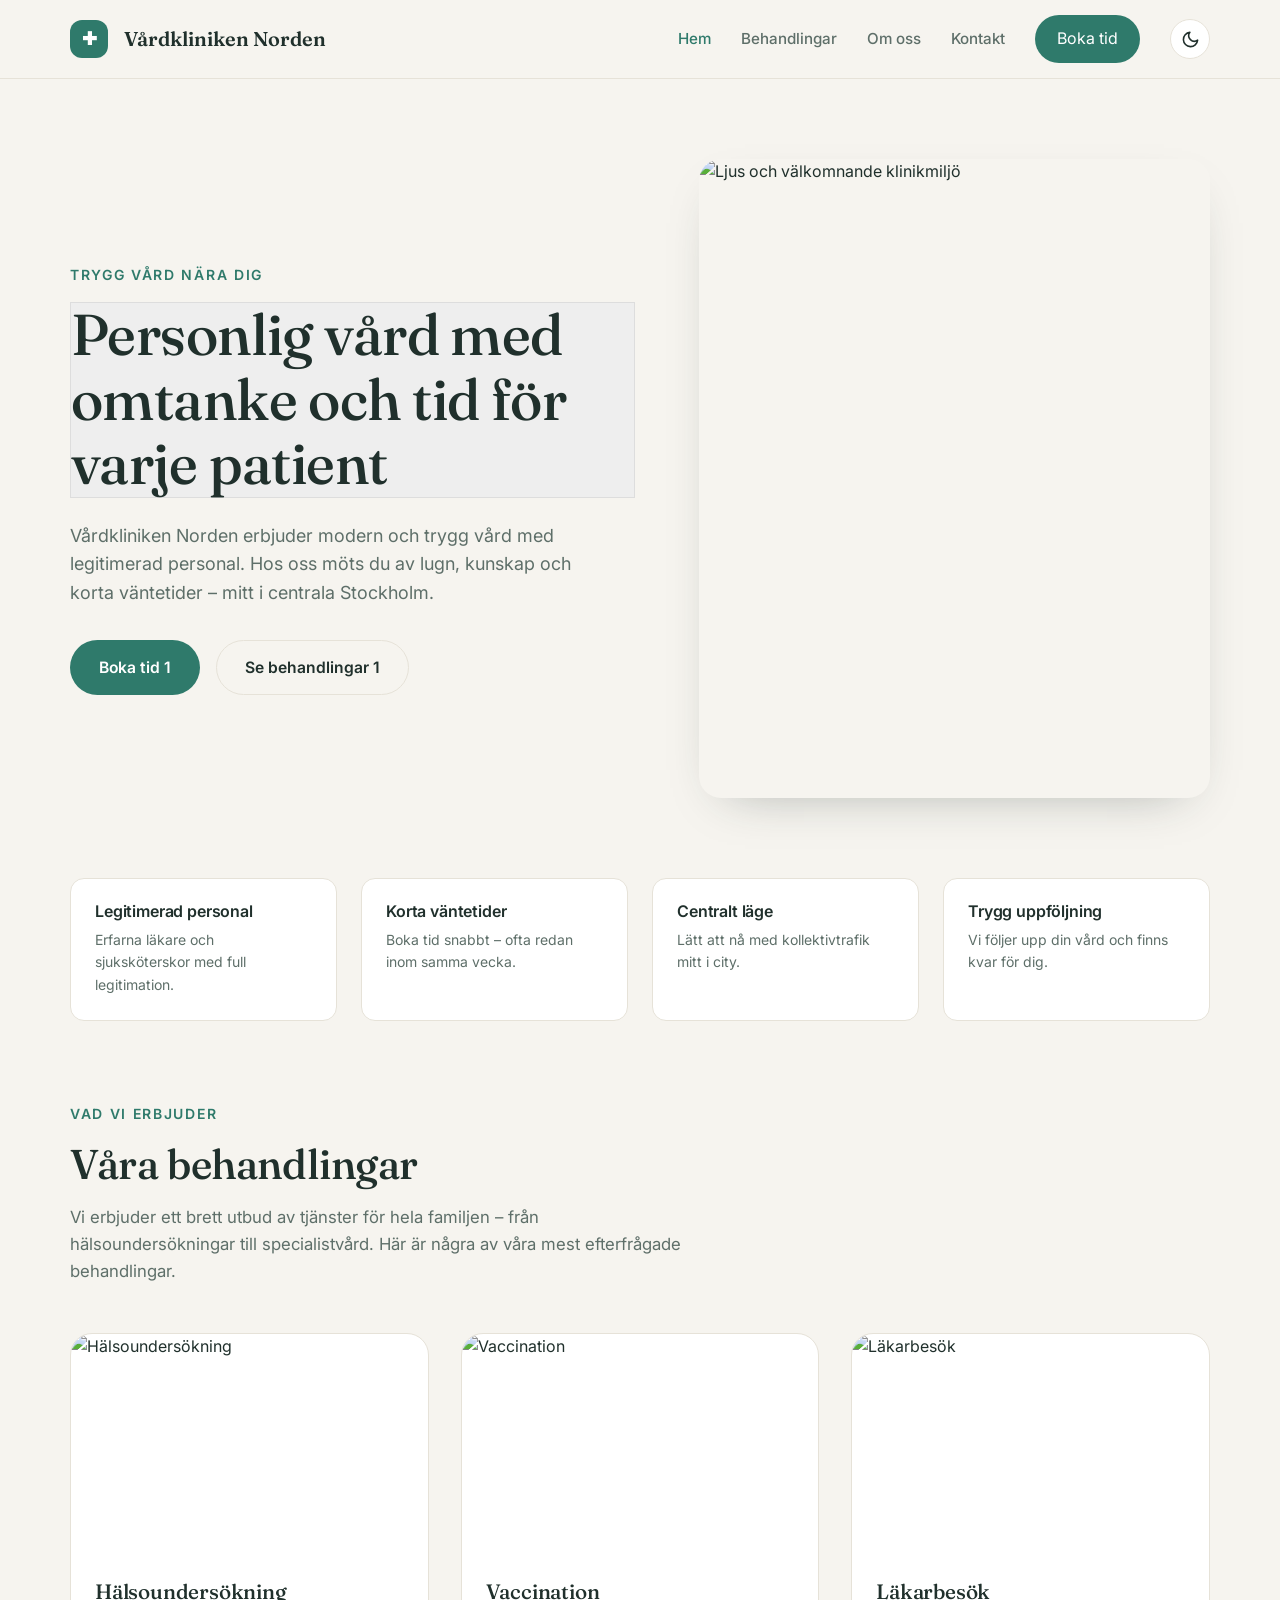
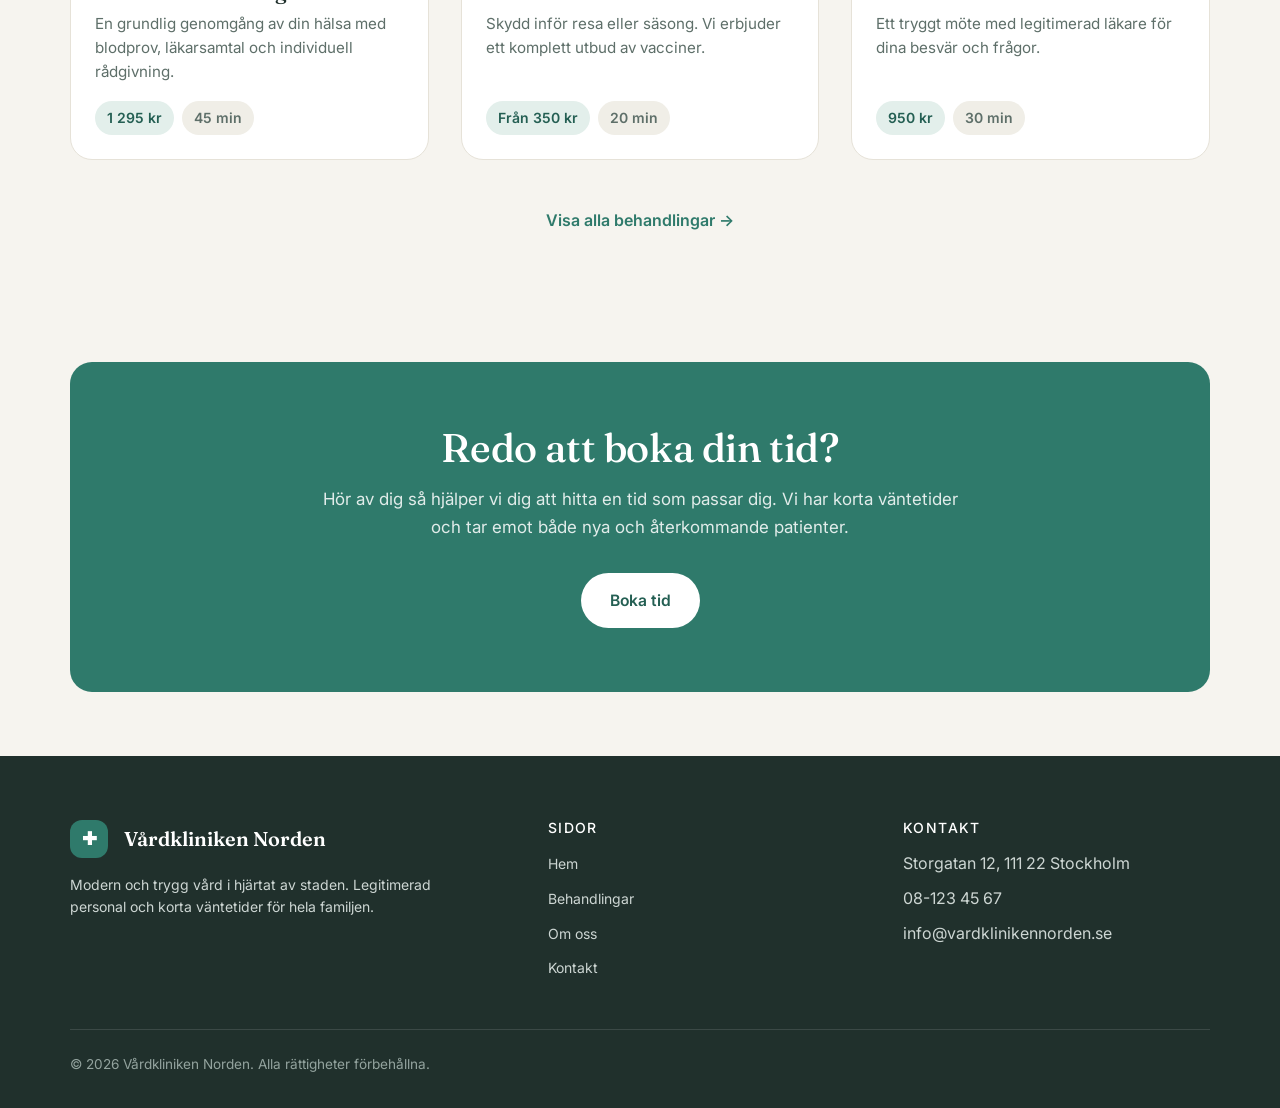
==== commit 367cc290: "Update content via Klar visual CMS" ====
--- a/index.html
+++ b/index.html
@@ -48,7 +48,7 @@
             <div class="container hero__grid">
               <div>
                 <span class="eyebrow">Trygg vård nära dig</span>
-                <h1 style="background: #eee;border-radius: 16px;padding: 12px 16px;border: 1px solid #ddd;">Personlig vård med omtanke och tid för varje patient</h1>
+                <h1 style="background: #eee; border: 1px solid #ddd">Personlig vård med omtanke och tid för varje patient</h1>
                 <p class="hero__intro">
                   Vårdkliniken Norden erbjuder modern och trygg vård med
                   legitimerad personal. Hos oss möts du av lugn, kunskap och
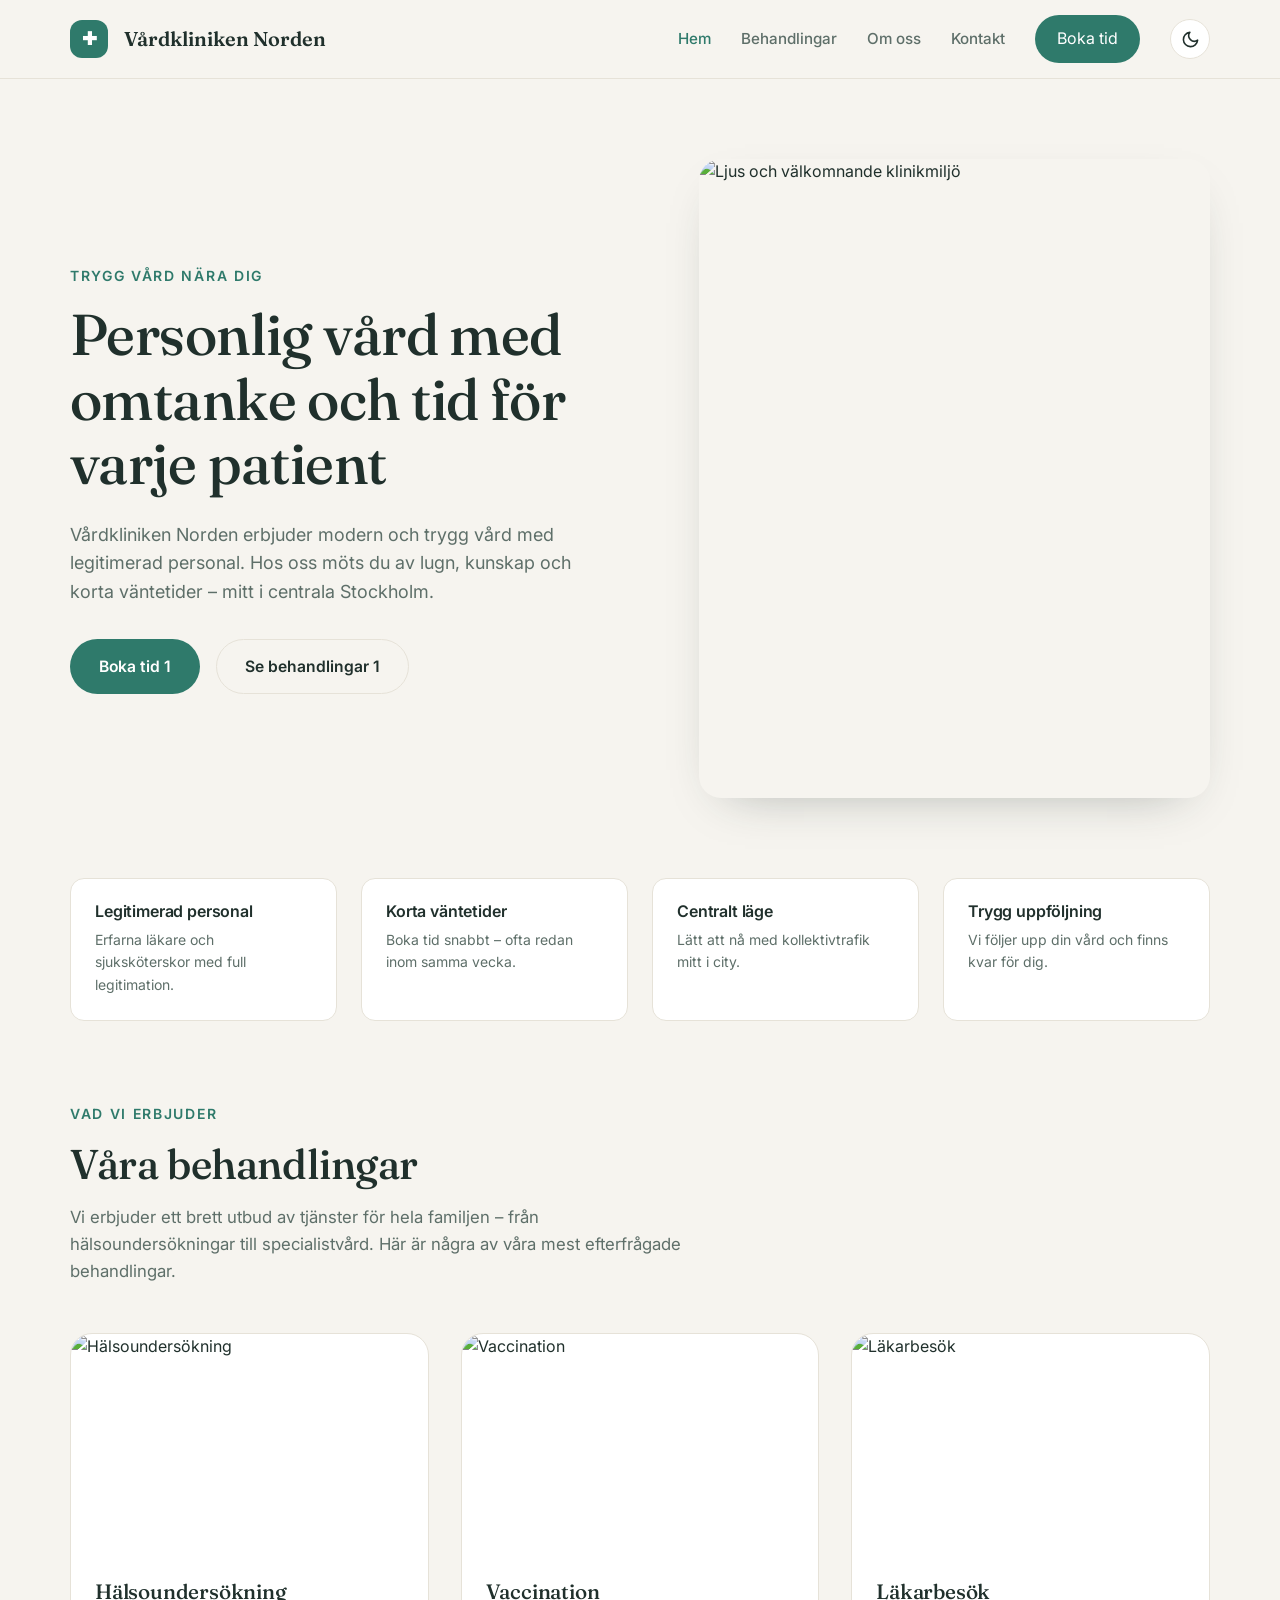
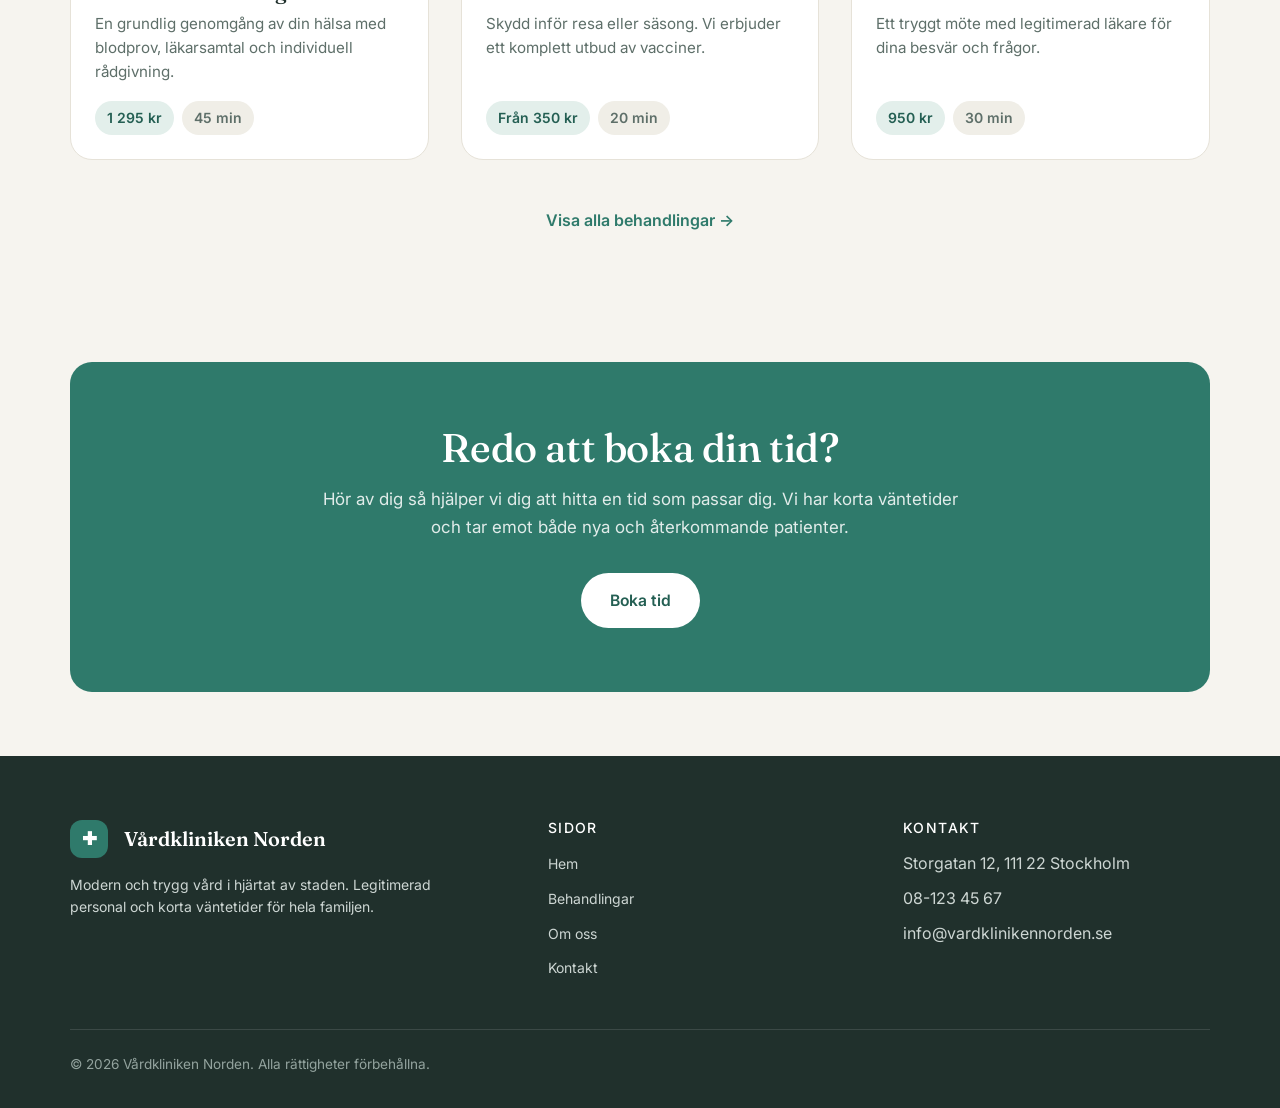
==== commit 80e3555b: "Update content via Klar visual CMS" ====
--- a/index.html
+++ b/index.html
@@ -48,7 +48,7 @@
             <div class="container hero__grid">
               <div>
                 <span class="eyebrow">Trygg vård nära dig</span>
-                <h1 style="background: #eee; border: 1px solid #ddd">Personlig vård med omtanke och tid för varje patient</h1>
+                <h1 style="">Personlig vård med omtanke och tid för varje patient</h1>
                 <p class="hero__intro">
                   Vårdkliniken Norden erbjuder modern och trygg vård med
                   legitimerad personal. Hos oss möts du av lugn, kunskap och
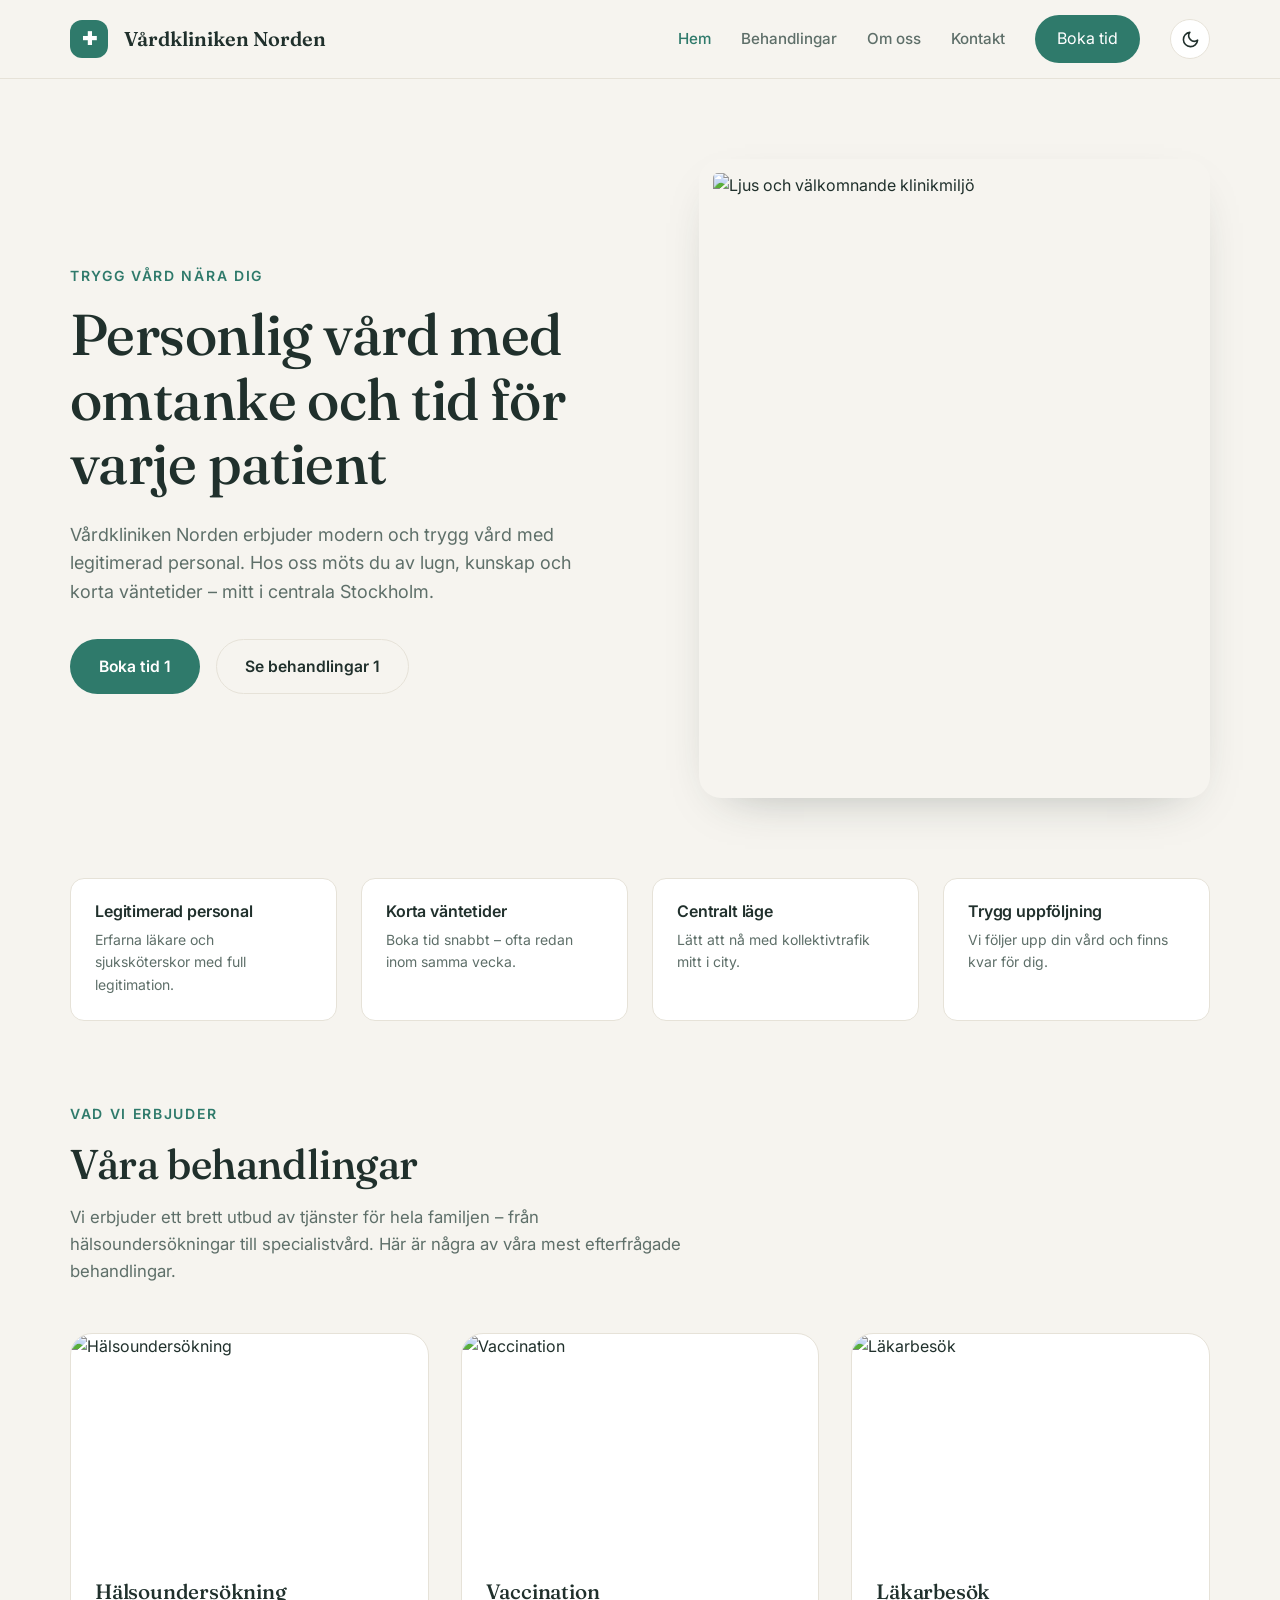
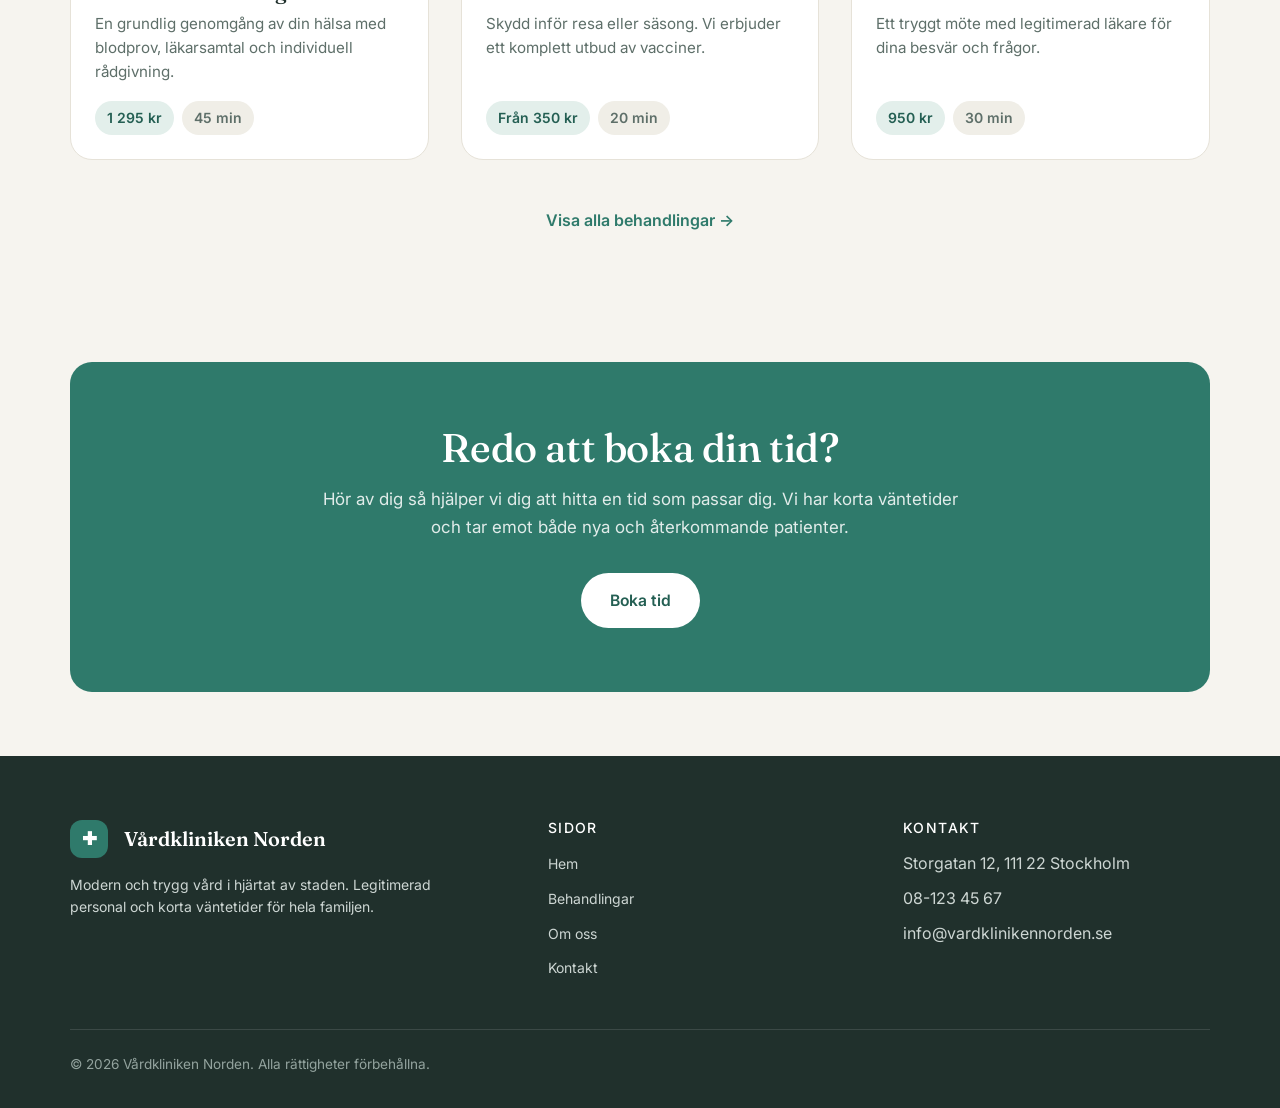
==== commit 2d217a7e: "Update content via Klar visual CMS" ====
--- a/index.html
+++ b/index.html
@@ -60,7 +60,7 @@
                 </div>
               </div>
               <div class="hero__media">
-                <img src="https://images.unsplash.com/photo-1612349317150-e413f6a5b16d?ixid=M3w5ODc2NzB8MHwxfHNlYXJjaHw2fHxjbGluaWN8ZW58MXx8fHwxNzgyNjU3MDk3fDA&amp;ixlib=rb-4.1.0&amp;w=1600&amp;q=80&amp;auto=format&amp;fit=crop" alt="Ljus och välkomnande klinikmiljö">
+                <img src="https://images.unsplash.com/photo-1612349317150-e413f6a5b16d?ixid=M3w5ODc2NzB8MHwxfHNlYXJjaHw2fHxjbGluaWN8ZW58MXx8fHwxNzgyNjU3MDk3fDA&amp;ixlib=rb-4.1.0&amp;w=1600&amp;q=80&amp;auto=format&amp;fit=crop" alt="Ljus och välkomnande klinikmiljö" style="padding: 14px; border-radius: 19px">
               </div>
             </div>
           </section>
